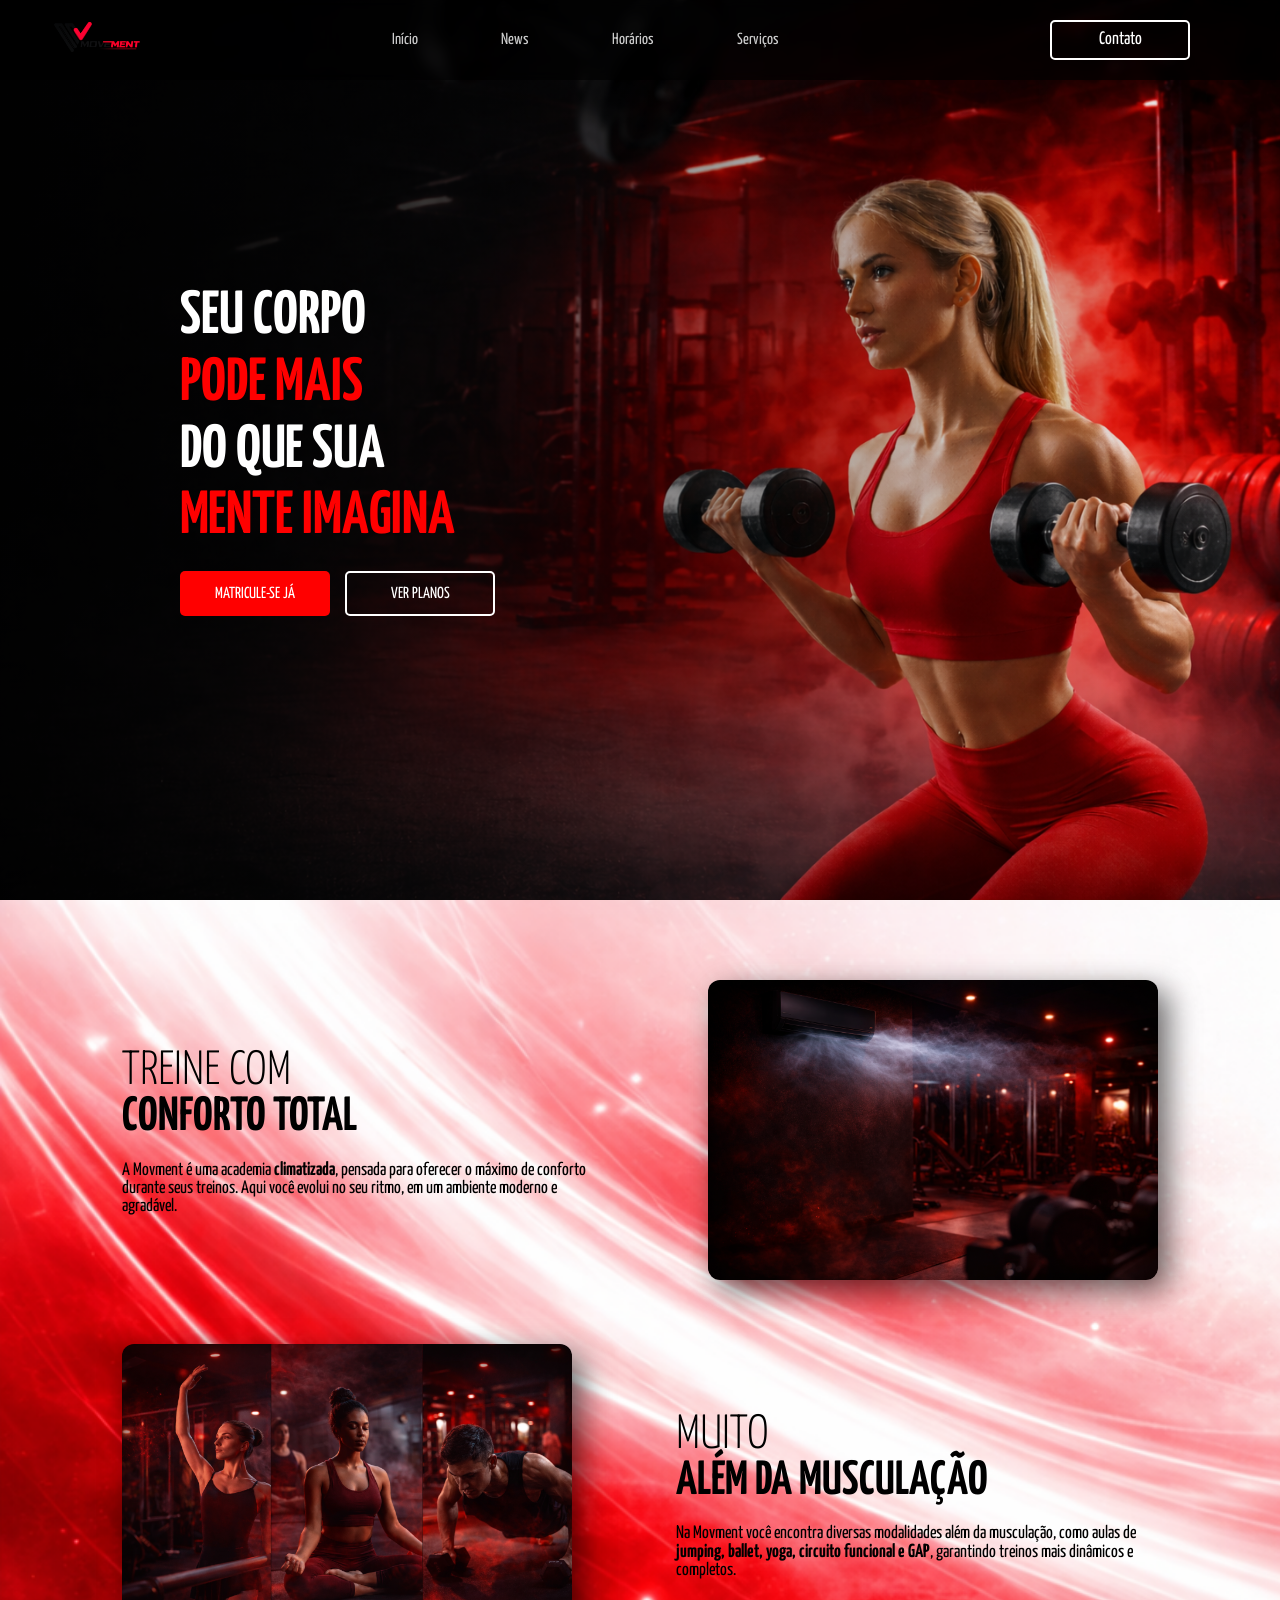
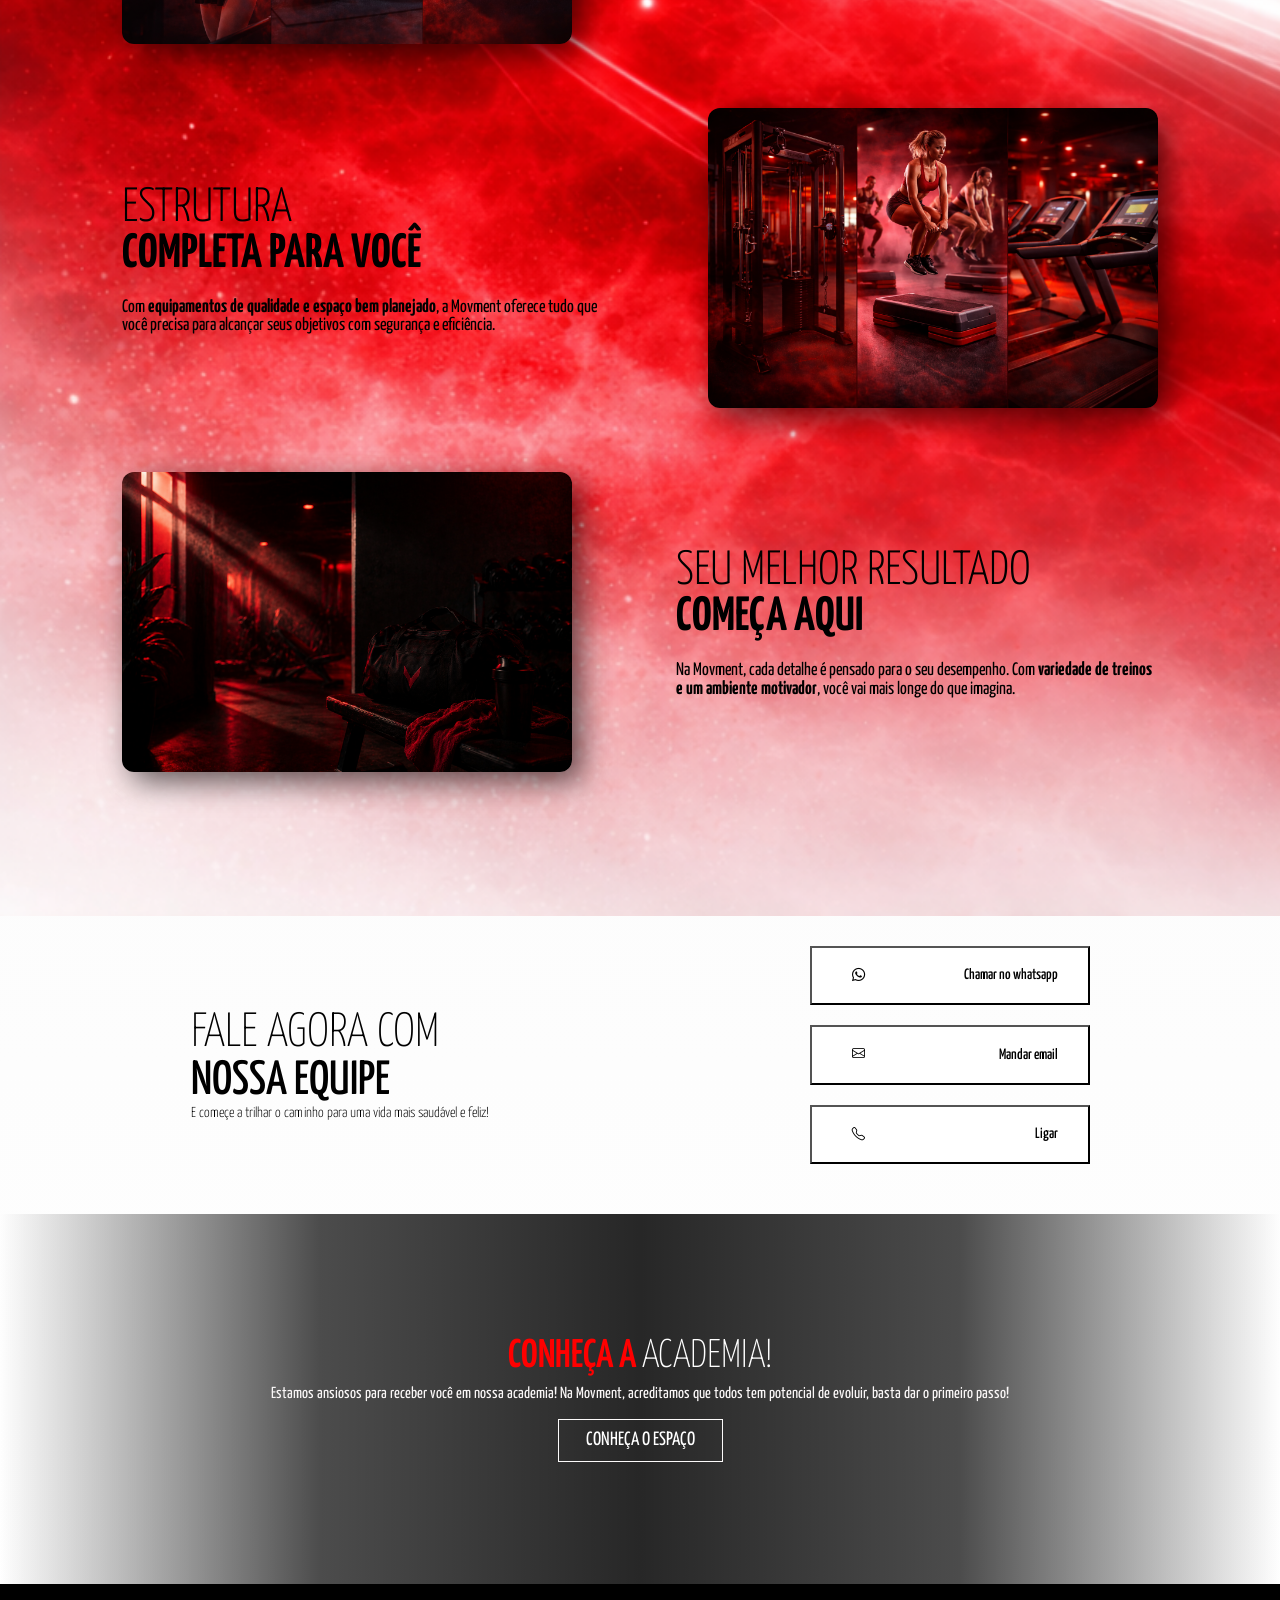
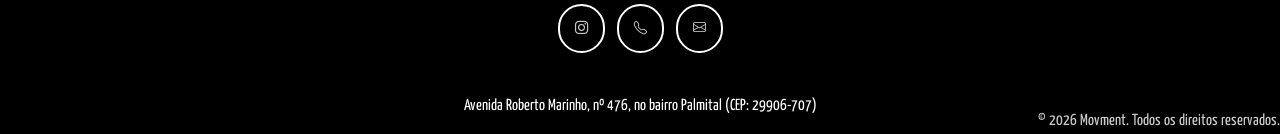
==== index.html @ 39061c5b "first commit" ====
<!DOCTYPE html>
<html lang="pt_br">
<head>
    <meta charset="UTF-8">
    <meta name="viewport" content="width=device-width, initial-scale=1.0">
    <title>Movment</title>
    <link rel="stylesheet" href="css/style.css">
    <!-- Google Fonts -->
     <link rel="preconnect" href="https://fonts.googleapis.com">
    <link rel="preconnect" href="https://fonts.gstatic.com" crossorigin>
    <link href="https://fonts.googleapis.com/css2?family=Yanone+Kaffeesatz:wght@200..700&display=swap" rel="stylesheet">

    <!-- Google Fonts -->
     <link rel="stylesheet" href="https://cdn.jsdelivr.net/npm/bootstrap-icons@1.11.3/font/bootstrap-icons.css">
</head>
<body>
    
    <header>
        
        <div class="interface">
            
            
            <section class="logo">
                <img src="./images/logo_recortada.png" alt="logo">
            </section>
            <section class="menu" id="menu-mobile">
                <nav>
                    <ul>
                        <li><a href="#">Início</a></li>
                        <li><a href="news.html">News</a></li>
                        <li><a href="#">Horários</a></li>
                        <li><a href="#">Serviços</a></li>
                    </ul>
                </nav>
            </section>
            <section class="contato">
                <a href="#">
                    <button>Contato</button>
                </a>
            
        
        </div>
    </header>
    <section class="hero">
        <div class="interface">
            <div class="txthero">
                <h1>SEU CORPO<span>PODE MAIS</span>DO QUE SUA<span>MENTE IMAGINA</span></h1>
                <a href="#">
                    <button>MATRICULE-SE JÁ</button>
                    <button>VER PLANOS</button>
                </a>

            </div>
        </div>
    </section>
    <section class="vantagens">
        <div class="interface">
            <article class="itens-container" id="inverter">
                <div class="txt-itens">
                    <h3><span>TREINE COM </span>CONFORTO TOTAL</span></h3>
                    <p>A Movment é uma academia <span>climatizada</span>, pensada para oferecer o máximo de conforto durante seus treinos. Aqui você evolui no seu ritmo, em um ambiente moderno e agradável.</p>
                </div>
                <div class="img-itens">
                    <img src="./images/ilustra1.png" alt="ilustratição">

                </div>
            </article>
            <article class="itens-container">
                
                <div class="img-itens">
                    <img src="./images/ilustra2.png" alt="ilustracao">
                </div>


                <div class="txt-itens">
                    <h3><span>MUITO </span>ALÉM DA MUSCULAÇÃO</h3>
                    <p>Na Movment você encontra diversas modalidades além da musculação, como aulas de <span>jumping, ballet, yoga, circuito funcional e GAP</span>, garantindo treinos mais dinâmicos e completos.</p>
                </div>
                

            </article>
            <article class="itens-container" id="inverter">
                <div class="txt-itens">
                    <h3><span>ESTRUTURA </span>COMPLETA PARA VOCÊ</h3>
                    <p>Com <span>equipamentos de qualidade e espaço bem planejado</span>, a Movment oferece tudo que você precisa para alcançar seus objetivos com segurança e eficiência.</p>
                </div>
                <div class="img-itens">
                    <img src="./images/ilustra3.png" alt="ilustracao">
                </div>
            </article>
            <article class="itens-container">
                <div class="img-itens">
                    <img src="./images/ilustra4.png" alt="ilustracao">
                </div>

                <div class="txt-itens">
                    <h3><span>SEU MELHOR RESULTADO </span>COMEÇA AQUI</h3>
                    <p>Na Movment, cada detalhe é pensado para o seu desempenho. Com <span>variedade de treinos e um ambiente motivador</span>, você vai mais longe do que imagina.</p>
                </div>
                
            </article>
        </div>
    </section>
    <section class="ctt">
        <div class="interface">
            <div class="txt-ctt">
                <h3>FALE AGORA COM <span>NOSSA EQUIPE</span></h3>
                <p>E começe a trilhar o caminho para uma vida mais saudável e feliz!</p>
            </div>
            <div class="btn-ctt">
                <a href="https://wa.me/5527996243468" target="_blank">
                    <button><i class="bi bi-whatsapp"></i><span>Chamar no whatsapp</span></button>
                </a>
                <a href="#">
                    <button><i class="bi bi-envelope"></i><span>Mandar email</span></button>
                </a>
                <a href="tel=+5527996243468">
                    <button><i class="bi bi-telephone"></i><span>Ligar</span></button>
                </a>
                
                
                
            </div>

        </div>
    </section>
    <section class="conheca">
        <div class="interface">
            <div class="txt-conheca">
                <h3>CONHEÇA A <span>ACADEMIA!</span></h3>
                <p>Estamos ansiosos para receber você em nossa academia! Na Movment, acreditamos que todos tem potencial de evoluir, basta dar o primeiro passo!</p>
                <a href="#">
                    <button>CONHEÇA O ESPAÇO</button>
                </a>
            </div>

            
        </div>
        <section class="overlay"></section>
    </section>

    
</body>
<footer>
    <div class="interface">
        <section class="top-footer">
            <div class="links">
                <a href="https://www.instagram.com/movement_academia/">
                    <button><i class="bi bi-instagram"></i></button></a>
                <a href="#">
                    <button><i class="bi bi-telephone"></i></button></a>
                <a href="tel=+5527996243468">
                    <button><i class="bi bi-envelope"></i></button></a>
            </div>
        </section>
        <div class="outros">
            
            <section class="txt">
                <p>Avenida Roberto Marinho, nº 476, no bairro Palmital <span>(CEP: 29906-707)</span></p>

            </section>
            <section class="direitos">
                <p>© 2026 Movment. Todos os direitos reservados.</p>
            </section>
        </div>
    </div>
</footer>
</html>
---- css/style.css ----
/* RESET */
*{
    margin: 0;
    padding: 0;
    box-sizing: border-box;
    font-family: "Yanone Kaffeesatz", sans-serif;
}

body{
    background: linear-gradient(to bottom, #f5f5f5, #ffffff);
}


/* CONTAINER */
.interface{
    max-width: 1280px;
    margin: 0 auto;
    padding: 0px 20px;
    align-items: center;
}

/* ================= HEADER ================= */
header{
    width: 100%;
    padding: 20px 0;

    position: fixed;
    top: 0;
    left: 0;

    background: rgba(0, 0, 0, 0.6);
    backdrop-filter: blur(6px);
    z-index: 1000;
}


/* layout */
header .interface{
    display: flex;
    justify-content: space-between;
    align-items: center;
    position: relative;
}
header .interface .hamburguer{
    display: none;
}

/* logo */

header .logo img{
    position: absolute;
    width: 100px;
    height: 100px;
    margin-left: 20px;
    bottom: -31px;
}

/* menu */
header .menu nav ul{
    list-style: none;
    margin-left: 100px;
}

header .menu nav ul li{
    display: inline-block;
    margin: 0 40px;
}

/* links */
header .menu nav ul li a{
    color: #ccc;
    text-decoration: none;
    position: relative;
    transition: 0.3s;
    
}

/* hover texto */
header .menu nav ul li a:hover{
    color: red;
}

/* underline animado */
header .menu nav ul li a::after{
    content: "";
    position: absolute;
    left: 0;
    bottom: -5px;
    width: 0%;
    height: 2px;
    background: red;
    transition: 0.3s;
}

header .menu nav ul li a:hover::after{
    width: 100%;
}

/* botão contato */
header .contato button{
    width: 140px;
    height: 40px;
    margin-right: 70px;

    font-size: 18px;
    background: transparent;
    border: 2px solid white;
    border-radius: 5px;
    color: white;
    cursor: pointer;
    transition: 0.3s;
}

header .contato button:hover{
    background: red;
    border-color: red;
}

/* ================= HERO ================= */
.hero{
    height: 100vh;
    background-image: url(../images/Mulher\ malhando\ com\ halteres\ no\ treino.png);
    background-size: cover;
    background-position: center;
    background-repeat: no-repeat;

    position: relative;
}

/* overlay escuro (profissional) */
.hero::before{
    content: "";
    position: absolute;
    inset: 0;
    background: linear-gradient(to right, rgba(0,0,0,0.85), transparent);
}

/* conteúdo */
.hero .interface{
    display: flex;
    align-items: center;
    height: 100%;
    padding-left: 180px;

    position: relative;
    z-index: 2;
    color: white;
}

/* texto */
.hero .txthero h1{
    font-size: 3.8em;
    font-weight: 700;
    line-height: 1.1;
    margin-bottom: 20px;

}

/* destaque vermelho */
.hero .txthero span{
    display: block;
    color: red;
}

/* botões */
.hero .txthero a{
    display: flex;
    gap: 15px;
    margin-top: 20px;
    text-decoration: none;
}

/* botão base */
.hero button{
    width: 150px;
    height: 45px;
    font-size: 16px;
    border-radius: 5px;
    cursor: pointer;
    transition: 0.3s;
}

/* botão principal */
.hero button:first-child{
    background: red;
    color: white;
    border: none;
}

.hero button:first-child:hover{
    transform: scale(1.05);
}

/* botão secundário */
.hero button:last-child{
    background: transparent;
    color: white;
    border: 2px solid white;
}

.hero button:last-child:hover{
    background: white;
    color: black;
}
/* estilização mobile */
@media (max-width: 900px){
    .vantagens .itens-container{
        flex-direction: column;
        text-align: center;

    }
    .vantagens .itens-container img{
        max-width: 85%;
        margin-bottom: 25px;

    }
    .vantagens .itens-container .txt-itens h3{
        display: inline-block;
    }
    .vantagens .itens-container .txt-itens p{
        margin-bottom: 20px;
    }
    #inverter{
        flex-direction: column-reverse;
    }
    header{
        height: 55px;
    }
    header .interface{
        position: relative;
    }
    header .menu{
        display: flex;
        
    }
    header .menu nav ul{
        display: flex;
        flex-wrap: nowrap;
        margin: 0;
    }
    header .menu nav ul li{
        margin: 0px 25px 0px 25px;
    }

    header .interface .logo img{
        margin-right: auto;
        left: -20px;
        margin-bottom: -14px;
    }
    .hero .interface{
        right: 140px;
    }
    header .interface .hamburguer{
        position: absolute;
        display: flex;
        color: black;
        margin-left: auto;
        right: 30px;
        margin-bottom: -13px;
    }
    header .interface .contato{
        display: none;
    }
    .ctt .interface{
        flex-direction: column; /* empilha */
        padding: 30px 20px; /* remove aquele padding absurdo */
        text-align: center;
        gap: 30px;
        margin: 0 auto;
    }

    .ctt .txt-ctt h3{
        font-size: 2em; /* diminui título */
    }

    .ctt .btn-ctt{
        width: 100%;
        align-items: center;
    }

    .ctt .btn-ctt button{
        width: 100%;
        max-width: 320px; /* limite bonito */
        padding: 15px 20px;
    }

    .ctt .btn-ctt a button span{
        margin-right: 0;
    }
    .hamburguer h1{
        color: red;
    }

    
}



/* estilização seção vantagens */
section.vantagens{
    padding: 80px clamp(20px, 8vw, 170px);
    background-image: url(../ChatGPT\ Image\ 18\ de\ abr.\ de\ 2026\,\ 20_12_27.png);
    background-repeat: no-repeat;
    background-size: cover;
    

}
.vantagens .itens-container{
    display: flex;
    align-items: center;
    justify-content: space-between;
    gap: 10%;
    margin-bottom: 60px;
    
}
.vantagens .img-itens img{
    max-width: 450px;
    border-radius: 12px;
    box-shadow: 10px 10px 30px rgba(0, 0, 0, 0.6);
    transition: 0.3s;
    
}
.vantagens .img-itens img:hover{
    transform: scale(1.06);
}
.vantagens .txt-itens h3{
    font-size: 3em;
    line-height: 46px;
    margin-bottom: 20px;
    

}
.vantagens .txt-itens h3 span{
    font-weight: 300;
    display: block;
}
.vantagens .txt-itens p{
    font-size: 18px;
}
.vantagens .txt-itens p span{
    font-weight: bold;
    font-size: 1.05em;
}



.ctt .interface{
    display: flex;
    padding: 30px 30px;
    align-items: center;
    justify-content: center;
    justify-content: space-around;

}


.ctt .interface .txt-ctt p{
    font-weight: 300;
    font-size: 0.9em;
}


.ctt .interface .txt-ctt h3 span{
    display: block;
    font-weight: 500;
}
.ctt .interface .txt-ctt h3{
    font-size: 3em;
    font-weight: 250;
}

.ctt .interface .btn-ctt{
    display: flex;
    flex-direction: column;
    
}
.ctt .interface .btn-ctt a{
    text-decoration: none;
    
}

    

.ctt .interface .btn-ctt button{
    display: flex;
    width: 280px;
    margin: 0px auto 20px auto;
    padding: 20px 40px;
    background-color: white;
    align-items: center;
    justify-content: space-between;
    transition: 0.3s;
    cursor: pointer;
    white-space: nowrap;
    

}
.ctt .interface .btn-ctt a button span{
    font-size: 15px;
    font-weight:500;
    margin-right: -10px;
    
}


.ctt .interface .btn-ctt button:hover{
    color: #ccc;
    background-color: rgb(33, 32, 32);
}

section.conheca{
    display: block;
    background-image: url(../images/backgroundConheca.png);
    height: 370px;
    background-size: cover;
    position: relative;
    background-attachment: fixed;

    
}
.conheca > .overlay{
    position: absolute;
    inset: 0;
    background: linear-gradient(
        to right,
        rgba(0,0,0,0) 0%,
        rgba(0,0,0,0.70) 25%,
        rgba(0, 0, 0, 0.847) 50%,
        rgba(0,0,0,0.70) 75%,
        rgba(0,0,0,0) 100%
    );
    z-index: 1;
}

.conheca .interface{
    display: flex;
    align-items: center;
    justify-content: center;
    flex-direction: column;
    height: 100%;
    z-index: 2;
    
    
}


.conheca .interface .txt-conheca{
    display: flex;
    flex-direction: column;
    align-items: center;
    text-align: center;
    z-index: 1000;
    color: #faf7f7;
    
}


.conheca .interface .txt-conheca a button{
    background-color: transparent;
    margin-top: 17px;
    padding: 11px 27px 11px 27px;
    font-size: 1.2em;
    border: 1.3px rgb(252, 250, 250) solid;
    transition: 0.3s;
    z-index: 1000;
    color: white;
}
.conheca .interface .txt-conheca a button:hover{
    
    background-color: rgb(185, 27, 27);
    color: #000000;
    border: black;
    font-weight: 500;
}
.conheca .interface .txt-conheca h3{
    font-size: 2.5em;
    color: red;
    font-weight: 600;
}
.conheca .interface .txt-conheca h3 span{
    color: rgb(255, 255, 255);
    font-weight: 250;
}
.conheca .interface .txt-conheca p{
    margin: 10px 0px 0px 0px;
}


footer .interface{
    display: flex;
    flex-direction: column;
}

footer .top-footer{
    margin-top: 20px;
}

footer .top-footer .links{
    display: flex;
    justify-content: center;
    gap: 12px;
}

footer .top-footer .links a button{
    border: 2px solid #fff;
    border-radius: 25px;
    padding: 15px;
    background-color: #000;
    cursor: pointer;
    transition: 0.3s;
}
footer .top-footer .links a button:hover{
    background-color: rgb(185, 27, 27);
}


footer .top-footer .links a button i{
    color: #ccc;
}

footer{
    background-color: #000;
    height: 150px;
    position: relative;
}

footer .interface{
    height: 100%;
    position: relative;
}



/* container dos textos */
footer .interface .outros{
    position: absolute;
    bottom: 20px;
    left: 0;
    width: 100%;
}

/* endereço no centro */
footer .interface .txt{
    text-align: center;
    color: white;
}

/* direitos na direita */
footer .interface .direitos{
    position: absolute;
    right: 0;
    bottom: -15px;
    color: #ccc;

}



footer .interface .txt p{
    color: white;
    
}

footer .interface .direitos{
    color: #ccc;
}
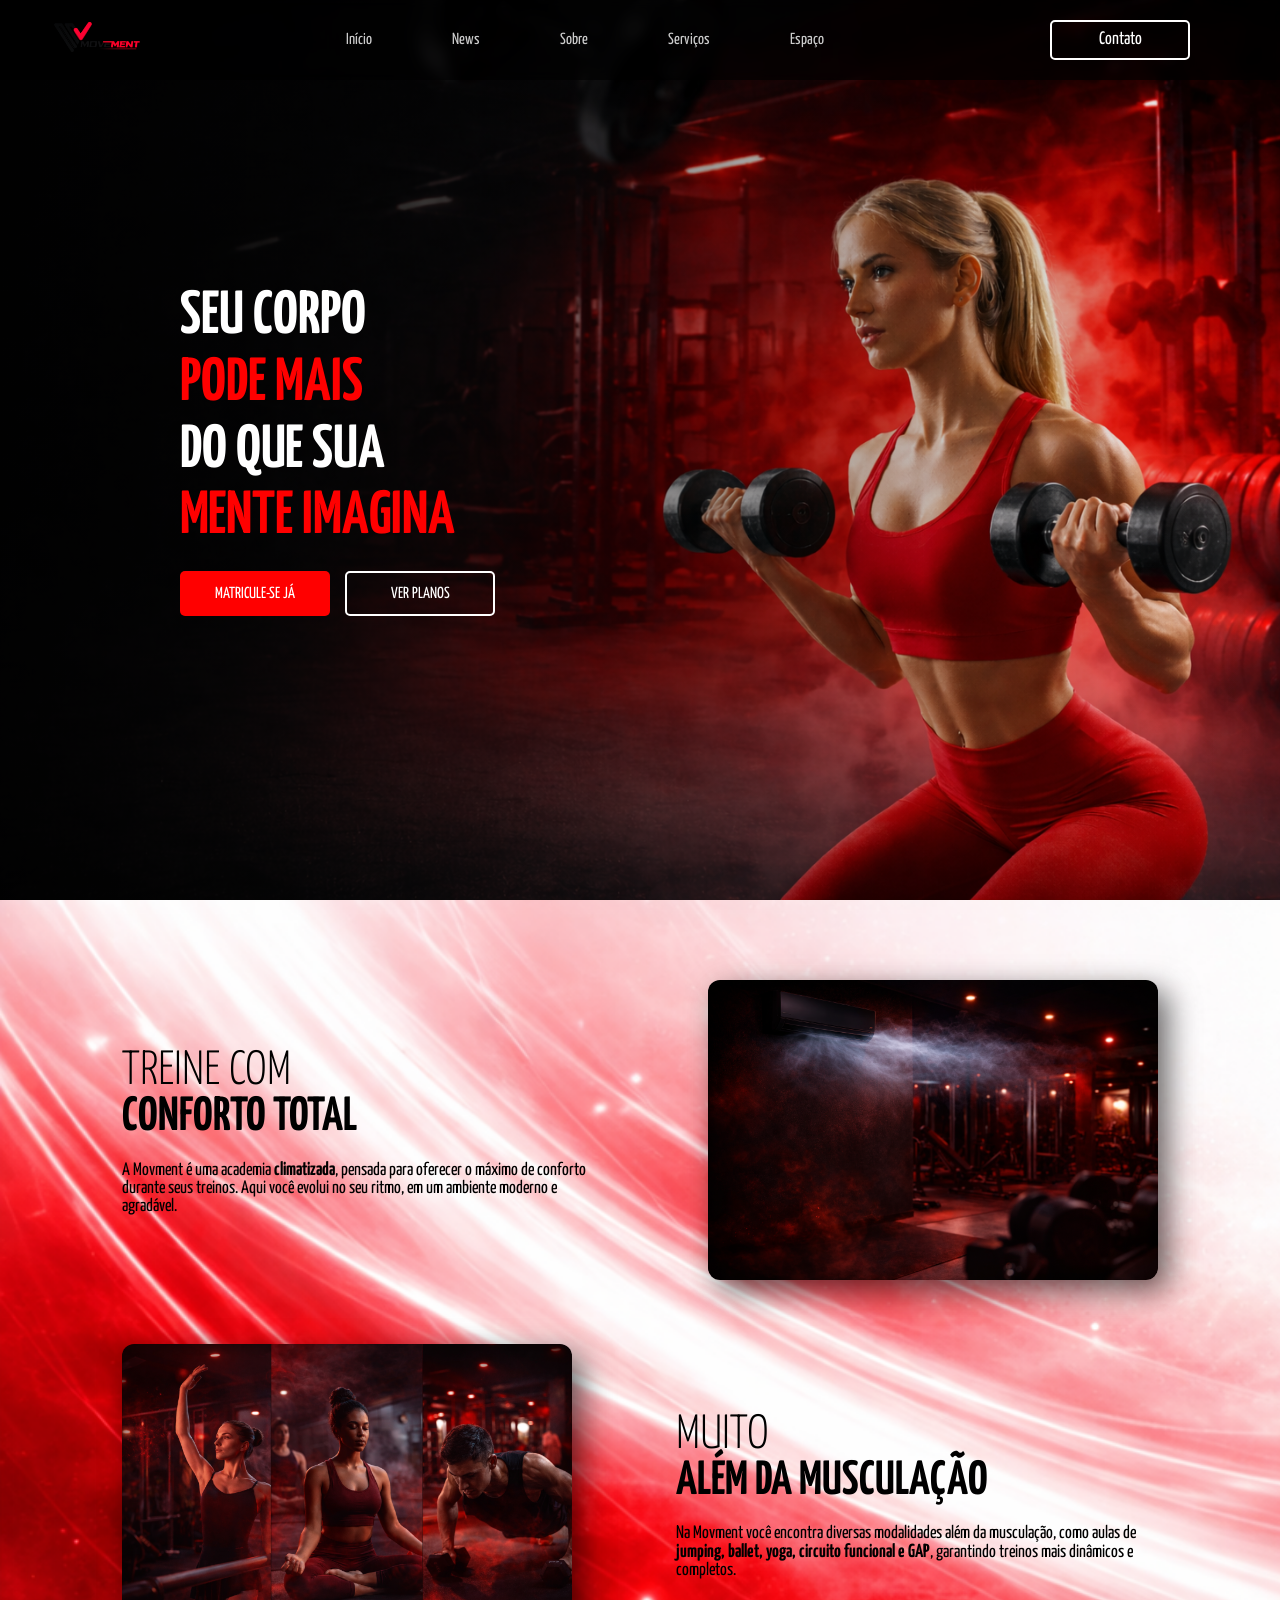
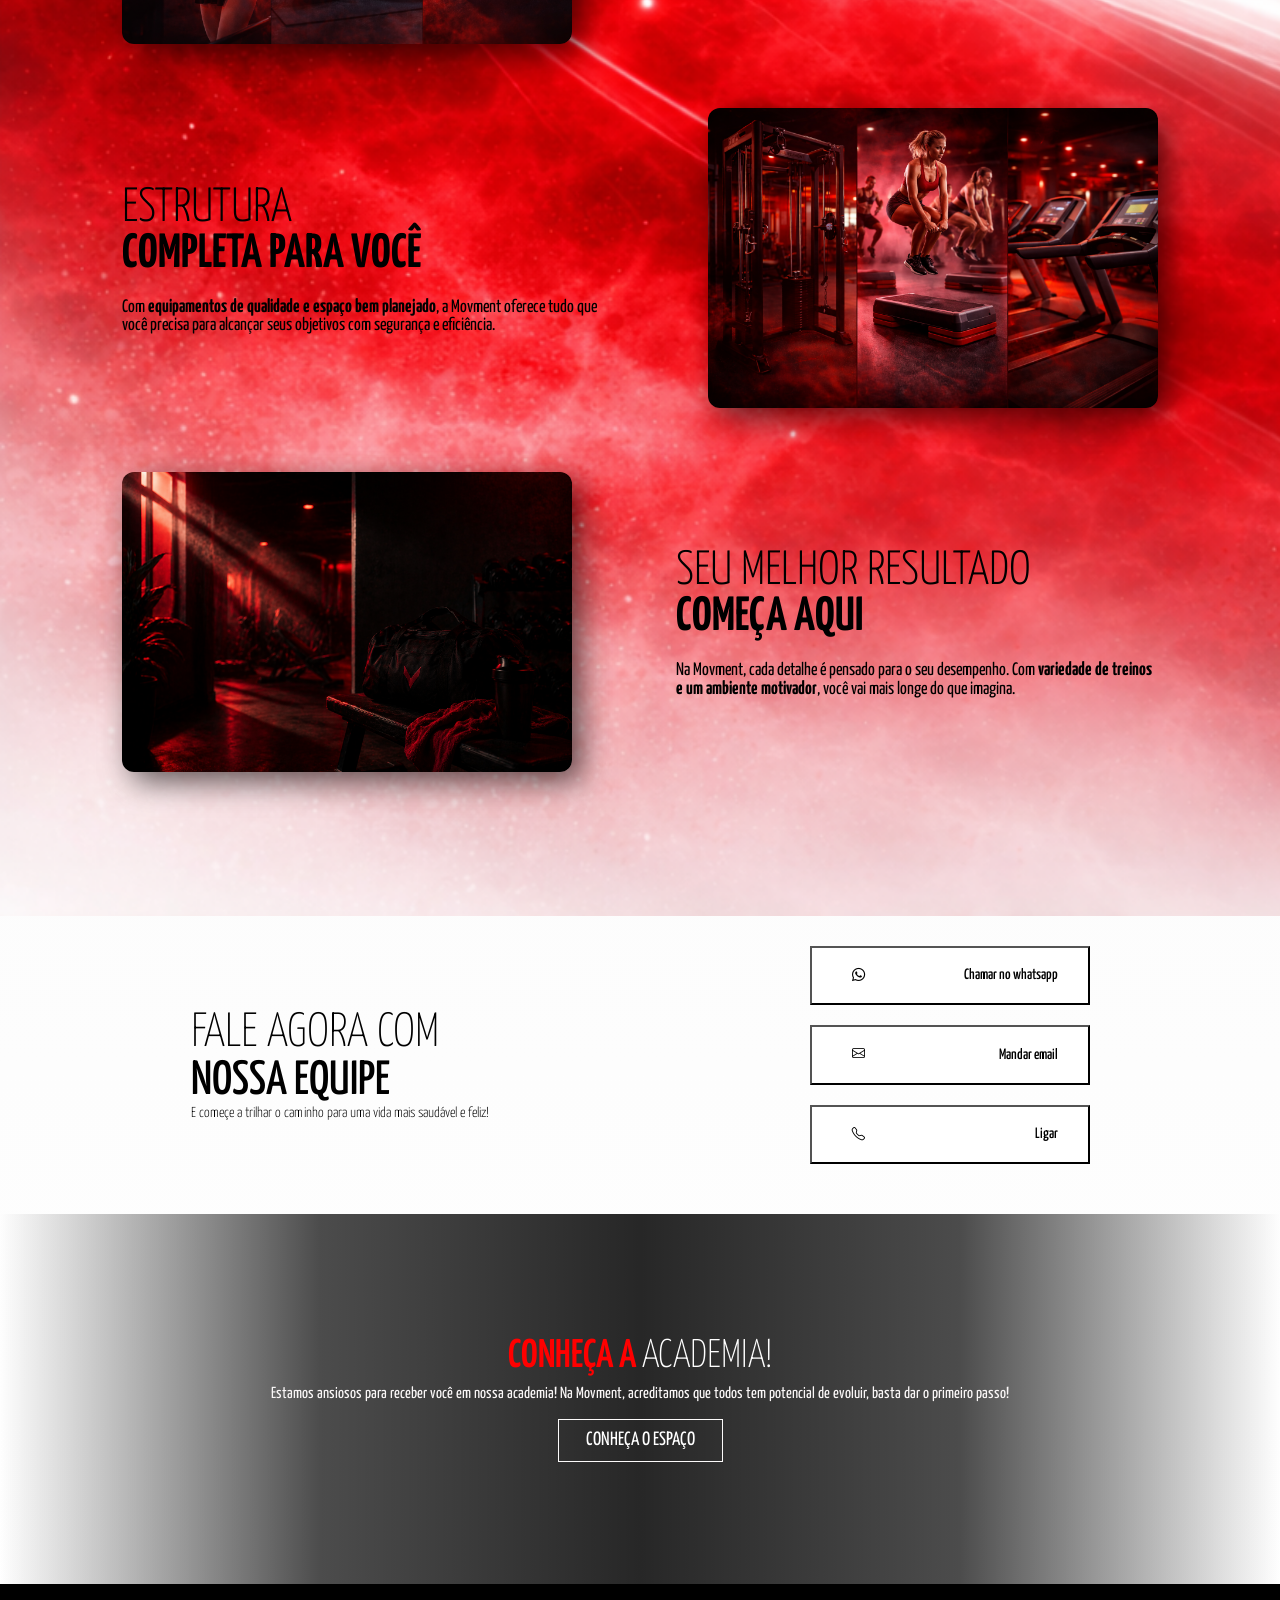
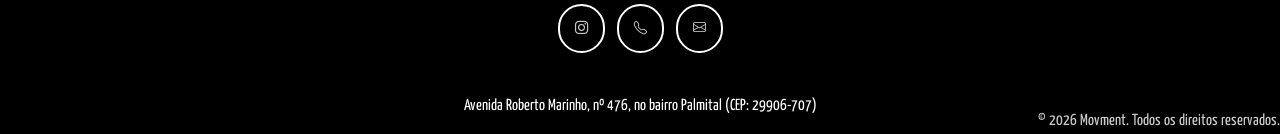
==== commit a6de8e82: "segAtualiza" ====
--- a/index.html
+++ b/index.html
@@ -26,22 +26,23 @@
             <section class="menu" id="menu-mobile">
                 <nav>
                     <ul>
-                        <li><a href="#">Início</a></li>
-                        <li><a href="news.html">News</a></li>
-                        <li><a href="#">Horários</a></li>
+                        <li><a href="#secaoinicio">Início</a></li>
+                        <li><a href="#">News</a></li>
+                        <li><a href="#secaovantagens">Sobre</a></li>
                         <li><a href="#">Serviços</a></li>
+                        <li><a href="#conheca">Espaço</a></li>
                     </ul>
                 </nav>
             </section>
             <section class="contato">
-                <a href="#">
+                <a href="#secaocontato">
                     <button>Contato</button>
                 </a>
             
         
         </div>
     </header>
-    <section class="hero">
+    <section class="hero" id="secaoinicio">
         <div class="interface">
             <div class="txthero">
                 <h1>SEU CORPO<span>PODE MAIS</span>DO QUE SUA<span>MENTE IMAGINA</span></h1>
@@ -53,7 +54,7 @@
             </div>
         </div>
     </section>
-    <section class="vantagens">
+    <section class="vantagens" id="secaovantagens">
         <div class="interface">
             <article class="itens-container" id="inverter">
                 <div class="txt-itens">
@@ -101,7 +102,7 @@
             </article>
         </div>
     </section>
-    <section class="ctt">
+    <section class="ctt" id="secaocontato">
         <div class="interface">
             <div class="txt-ctt">
                 <h3>FALE AGORA COM <span>NOSSA EQUIPE</span></h3>
@@ -124,7 +125,7 @@
 
         </div>
     </section>
-    <section class="conheca">
+    <section class="conheca" id="conheca">
         <div class="interface">
             <div class="txt-conheca">
                 <h3>CONHEÇA A <span>ACADEMIA!</span></h3>
--- a/css/style.css
+++ b/css/style.css
@@ -59,6 +59,8 @@
 header .menu nav ul{
     list-style: none;
     margin-left: 100px;
+    display: flex;
+    flex-wrap: nowrap;
 }
 
 header .menu nav ul li{
@@ -240,6 +242,7 @@
     }
     header .menu nav ul li{
         margin: 0px 25px 0px 25px;
+        font-size: 0.8em;
     }
 
     header .interface .logo img{
@@ -291,6 +294,7 @@
         color: red;
     }
 
+
     
 }
 
@@ -299,7 +303,7 @@
 /* estilização seção vantagens */
 section.vantagens{
     padding: 80px clamp(20px, 8vw, 170px);
-    background-image: url(../ChatGPT\ Image\ 18\ de\ abr.\ de\ 2026\,\ 20_12_27.png);
+    background-image: url(../images/ChatGPT\ Image\ 18\ de\ abr.\ de\ 2026\,\ 20_12_27.png);
     background-repeat: no-repeat;
     background-size: cover;
     
@@ -564,8 +568,17 @@
 footer .interface .direitos{
     color: #ccc;
 }
-
-
-
-
-
+.principal-news .interface div{
+    width: 300px;
+    height: 280px;
+    border-radius: 15px ;
+    
+    display: flex;
+    padding: 30px 30px 30px 30px;
+    margin-top:100px ;
+    background-color: gray;
+}
+
+
+
+
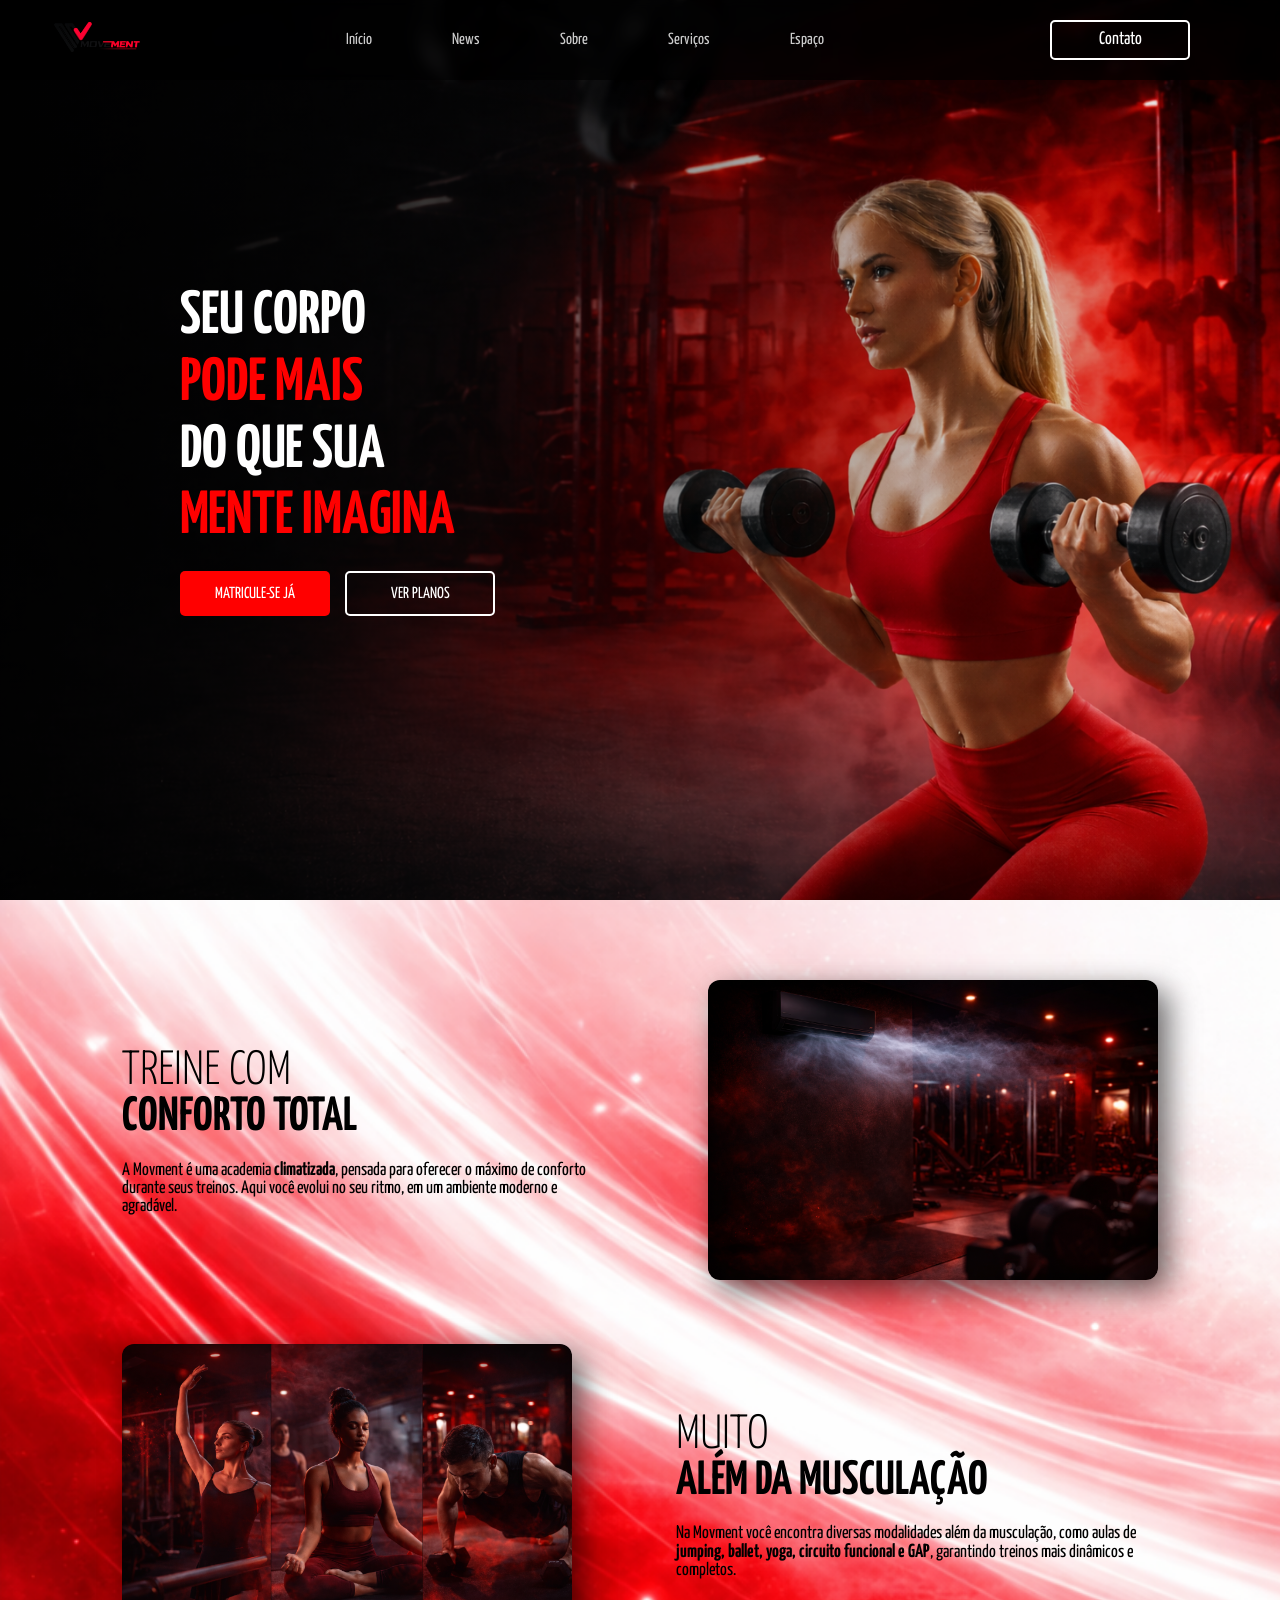
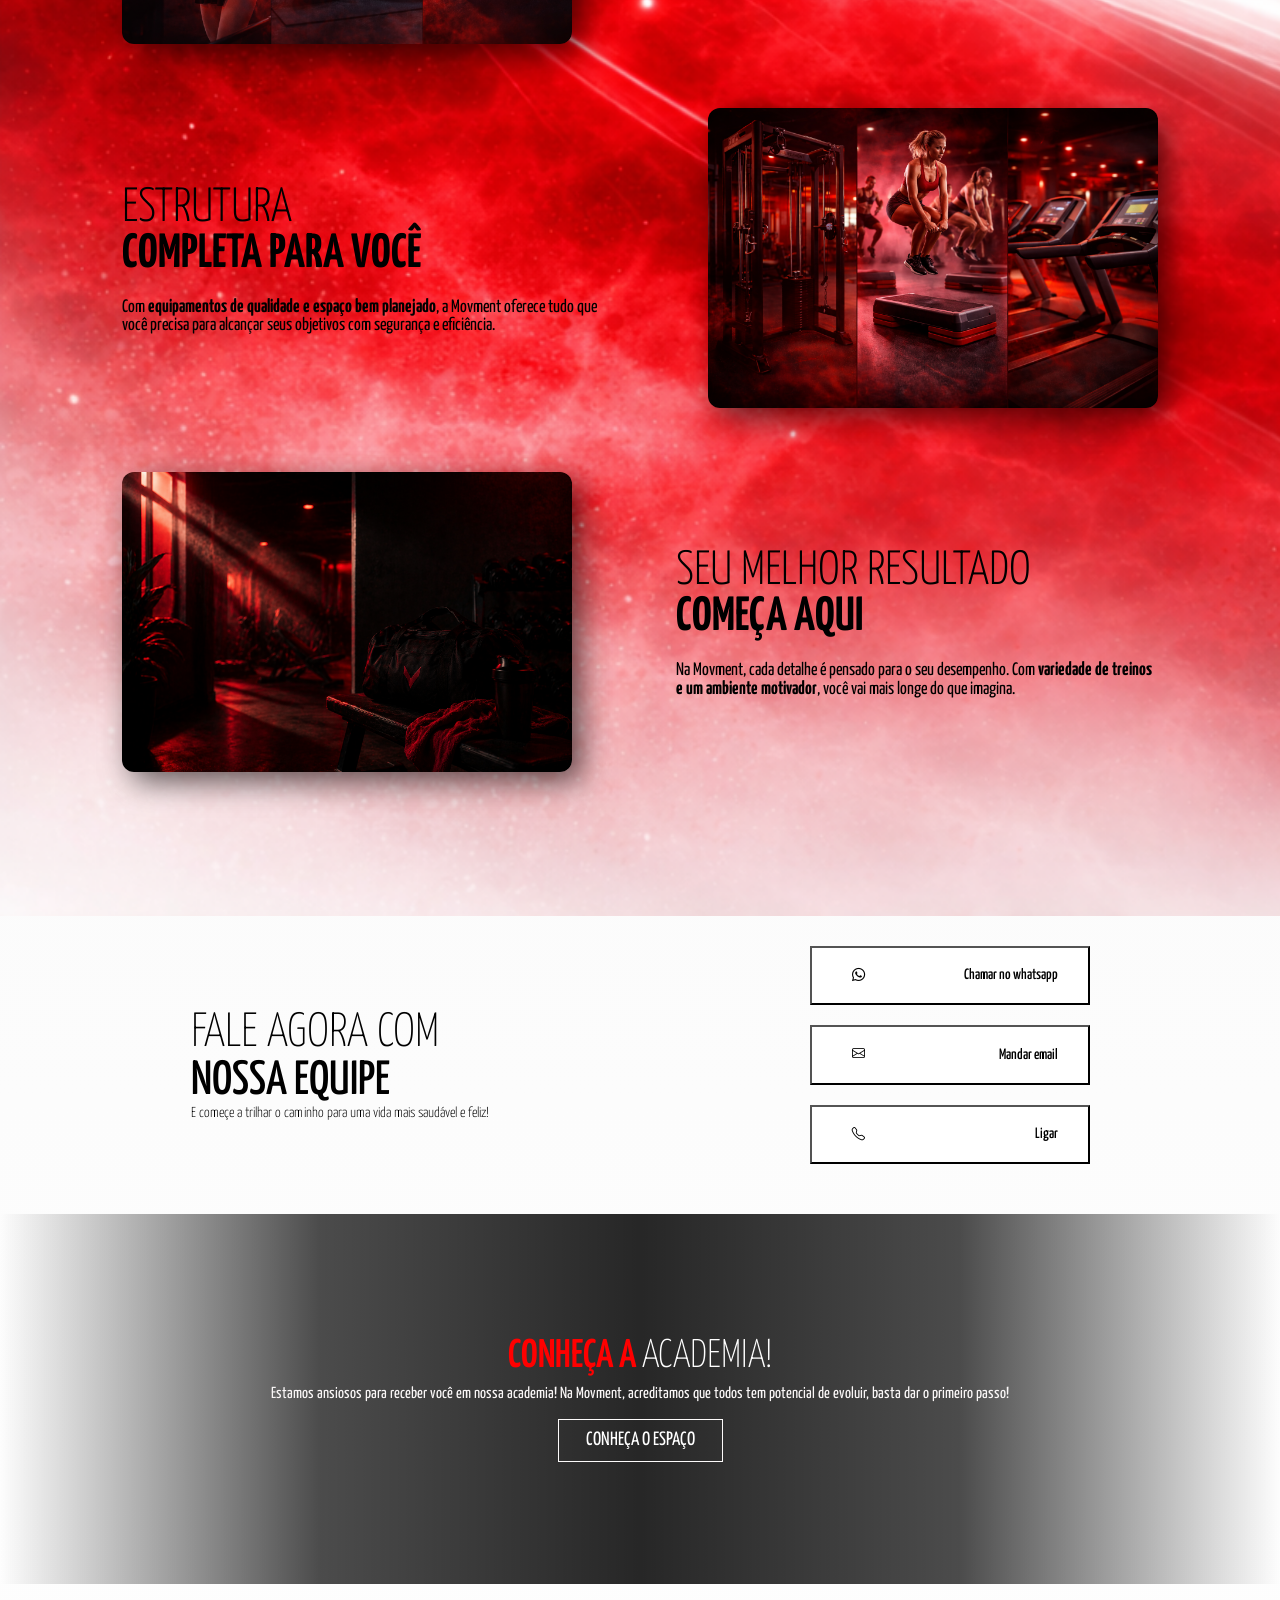
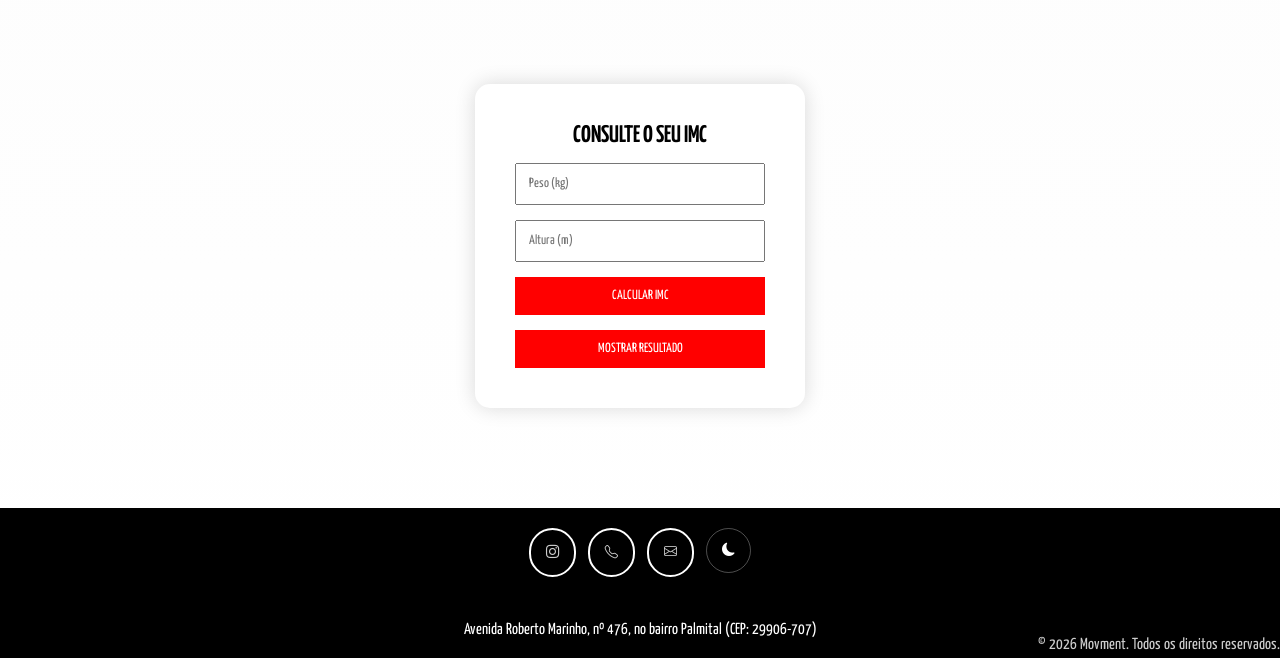
==== commit 3389ed4e: "Adiciona IMC e modo noturno" ====
--- a/index.html
+++ b/index.html
@@ -139,8 +139,37 @@
         </div>
         <section class="overlay"></section>
     </section>
-
-    
+    <section class="imc">
+
+    <div class="itensImc">
+
+        <h2>CONSULTE O SEU IMC</h2>
+
+        <input type="number" id="peso" placeholder="Peso (kg)">
+
+        <input type="number" id="altura" placeholder="Altura (m)">
+
+        <button onclick="calcularIMC()">
+            CALCULAR IMC
+        </button>
+
+        <button id="btnResultado" onclick="mostrarResultado()">
+            MOSTRAR RESULTADO
+        </button>
+
+        <div id="resultadoIMC">
+
+            <h3 id="valorIMC"></h3>
+
+            <p id="classificacao"></p>
+
+        </div>
+
+    </div>
+
+</section>
+
+    <script src="./js/script.js"></script>
 </body>
 <footer>
     <div class="interface">
@@ -152,6 +181,9 @@
                     <button><i class="bi bi-telephone"></i></button></a>
                 <a href="tel=+5527996243468">
                     <button><i class="bi bi-envelope"></i></button></a>
+                    <button id="temaBtn" onclick="trocarTema()">
+    <i class="bi bi-moon-fill"></i>
+</button>
             </div>
         </section>
         <div class="outros">
--- a/css/style.css
+++ b/css/style.css
@@ -582,3 +582,61 @@
 
 
 
+#temaBtn{
+    width: 45px;
+    height: 45px;
+    border-radius: 50%;
+    border: 1px solid rgba(255,255,255,0.3);
+    background: transparent;
+    color: white;
+    cursor: pointer;
+    transition: .3s;
+}
+
+#temaBtn:hover{
+    background-color: rgba(255,255,255,0.1);
+}
+.dark-mode{
+    background: #111;
+    color: white;
+}
+section.imc{
+    padding: 100px 20px;
+    display: flex;
+    justify-content: center;
+}
+
+section.imc .itensImc{
+    display: flex;
+    flex-direction: column;
+    align-items: center;
+    gap: 15px;
+
+    background-color: white;
+    padding: 40px;
+    border-radius: 15px;
+
+    box-shadow: 0 0 20px rgba(0,0,0,0.15);
+}
+
+section.imc input{
+    width: 250px;
+    padding: 12px;
+}
+
+section.imc button{
+    width: 250px;
+    padding: 12px;
+    background-color: red;
+    color: white;
+    border: none;
+    cursor: pointer;
+}
+
+#resultadoIMC{
+    display: none;
+}
+
+#valorIMC{
+    color: red;
+}
